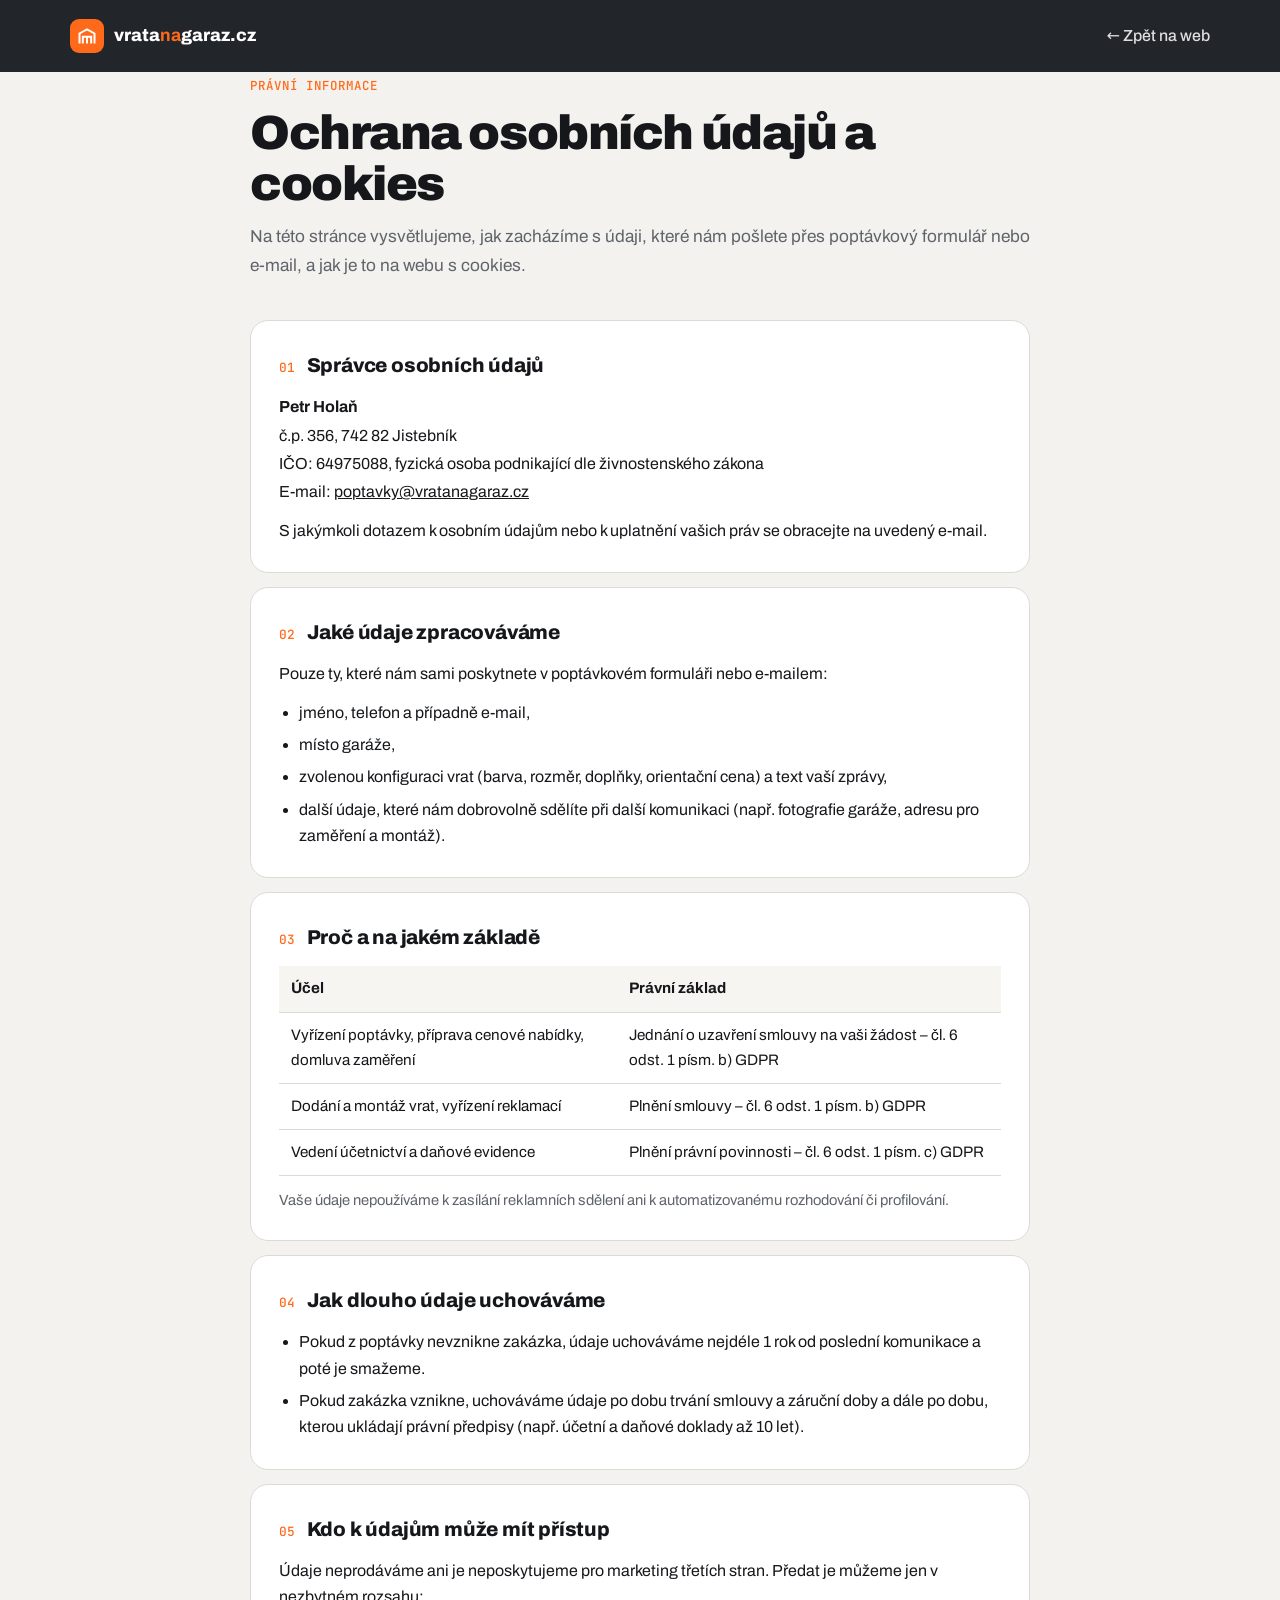
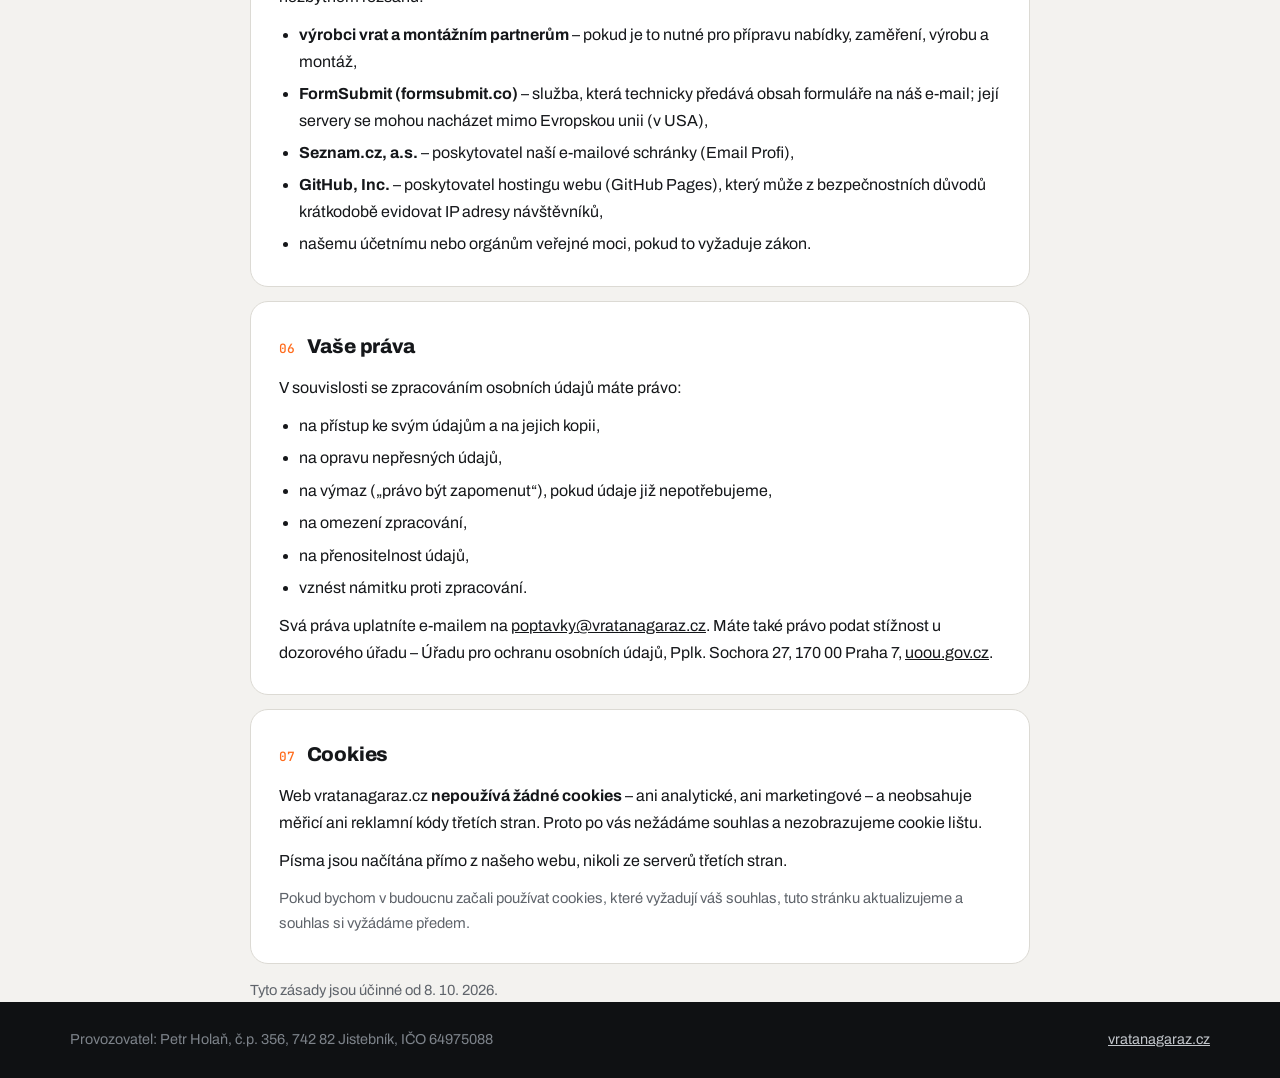
==== ochrana-osobnich-udaju.html @ e8adbca5 "Provozovatel v patičce, zásady ochrany osobních údajů a cookies, fonty hostované lokálně Co-Authored" ====
<!doctype html>
<html lang="cs">
<head>
<meta charset="utf-8">
<meta name="viewport" content="width=device-width, initial-scale=1">
<title>Ochrana osobních údajů | vratanagaraz.cz</title>
<meta name="description" content="Zásady zpracování osobních údajů a informace o cookies na webu vratanagaraz.cz.">
<meta name="robots" content="noindex,follow">
<link rel="canonical" href="https://vratanagaraz.cz/ochrana-osobnich-udaju.html">
<link rel="icon" href="data:image/svg+xml,%3Csvg xmlns='http://www.w3.org/2000/svg' viewBox='0 0 64 64'%3E%3Crect width='64' height='64' rx='12' fill='%23ff6a1a'/%3E%3Cpath d='M14 52V24l18-10 18 10v28' fill='none' stroke='%23fff' stroke-width='5'/%3E%3Cpath d='M22 52V32h20v20M32 32v20' stroke='%23fff' stroke-width='4' fill='none'/%3E%3C/svg%3E">
<link rel="stylesheet" href="fonts.css">
<style>
:root{--bg:#f3f2ef;--surface:#fff;--ink:#15171a;--muted:#5f646b;--line:#dcdad4;--steel:#22262b;--accent:#ff6a1a}
*{box-sizing:border-box;margin:0;padding:0}
body{font-family:"Archivo",system-ui,sans-serif;background:var(--bg);color:var(--ink);line-height:1.65;-webkit-font-smoothing:antialiased}
a{color:inherit}
.wrap{max-width:820px;margin:0 auto;padding:0 20px}
header{background:var(--steel);color:#fff}
.nav{display:flex;align-items:center;justify-content:space-between;height:72px;max-width:1180px;margin:0 auto;padding:0 20px}
.logo{display:flex;align-items:center;gap:10px;font-weight:800;font-size:1.1rem;text-decoration:none}
.logo-mark{width:34px;height:34px;border-radius:9px;background:var(--accent);display:grid;place-items:center}
.logo b{color:var(--accent)}
.back{text-decoration:none;opacity:.85;font-weight:500}
.back:hover{opacity:1}
main{padding:64px 0 90px}
.mono{font-family:"JetBrains Mono",monospace;font-size:.78rem;letter-spacing:.08em;text-transform:uppercase;color:var(--accent)}
h1{font-size:clamp(2rem,5vw,3rem);line-height:1.05;font-weight:900;letter-spacing:-.03em;margin:10px 0 14px}
.lead{color:var(--muted);font-size:1.08rem;margin-bottom:40px}
section{background:var(--surface);border:1px solid var(--line);border-radius:18px;padding:28px;margin-bottom:14px;scroll-margin-top:20px}
h2{font-size:1.25rem;font-weight:800;letter-spacing:-.01em;margin-bottom:12px;display:flex;gap:12px;align-items:baseline}
h2 span{font-family:"JetBrains Mono",monospace;font-size:.8rem;color:var(--accent);font-weight:500}
p+p,p+ul,ul+p,.op+p,table+p{margin-top:12px}
ul{padding-left:20px}
li+li{margin-top:6px}
table{width:100%;border-collapse:collapse;margin-top:6px;font-size:.95rem}
th,td{text-align:left;padding:10px 12px;border-bottom:1px solid var(--line);vertical-align:top}
th{font-weight:700;background:#f6f5f2}
.muted{color:var(--muted);font-size:.92rem}
.op{display:grid;gap:2px}
footer{background:#0f1113;color:#7d838a;padding:26px 0;font-size:.9rem}
footer .wrap{max-width:1180px;display:flex;justify-content:space-between;gap:12px;flex-wrap:wrap}
footer a{color:#c3c7cc}
@media(max-width:560px){section{padding:20px}th,td{padding:8px}}
</style>
</head>
<body>
<header>
  <div class="nav">
    <a href="./" class="logo"><span class="logo-mark"><svg width="20" height="20" viewBox="0 0 24 24" fill="none" stroke="#fff" stroke-width="2.4"><path d="M3 21V9l9-5 9 5v12"/><path d="M7 21v-8h10v8M12 13v8"/></svg></span><span>vrata<b>na</b>garaz.cz</span></a>
    <a href="./" class="back">← Zpět na web</a>
  </div>
</header>

<main class="wrap">
  <span class="mono">Právní informace</span>
  <h1>Ochrana osobních údajů a cookies</h1>
  <p class="lead">Na této stránce vysvětlujeme, jak zacházíme s údaji, které nám pošlete přes poptávkový formulář nebo e-mail, a jak je to na webu s cookies.</p>

  <section>
    <h2><span>01</span>Správce osobních údajů</h2>
    <div class="op">
      <b>Petr Holaň</b>
      <span>č.p. 356, 742 82 Jistebník</span>
      <span>IČO: 64975088, fyzická osoba podnikající dle živnostenského zákona</span>
      <span>E-mail: <a href="mailto:poptavky@vratanagaraz.cz">poptavky@vratanagaraz.cz</a></span>
    </div>
    <p>S jakýmkoli dotazem k osobním údajům nebo k uplatnění vašich práv se obracejte na uvedený e-mail.</p>
  </section>

  <section>
    <h2><span>02</span>Jaké údaje zpracováváme</h2>
    <p>Pouze ty, které nám sami poskytnete v poptávkovém formuláři nebo e-mailem:</p>
    <ul>
      <li>jméno, telefon a případně e-mail,</li>
      <li>místo garáže,</li>
      <li>zvolenou konfiguraci vrat (barva, rozměr, doplňky, orientační cena) a text vaší zprávy,</li>
      <li>další údaje, které nám dobrovolně sdělíte při další komunikaci (např. fotografie garáže, adresu pro zaměření a montáž).</li>
    </ul>
  </section>

  <section>
    <h2><span>03</span>Proč a na jakém základě</h2>
    <table>
      <tr><th>Účel</th><th>Právní základ</th></tr>
      <tr><td>Vyřízení poptávky, příprava cenové nabídky, domluva zaměření</td><td>Jednání o uzavření smlouvy na vaši žádost – čl. 6 odst. 1 písm. b) GDPR</td></tr>
      <tr><td>Dodání a montáž vrat, vyřízení reklamací</td><td>Plnění smlouvy – čl. 6 odst. 1 písm. b) GDPR</td></tr>
      <tr><td>Vedení účetnictví a daňové evidence</td><td>Plnění právní povinnosti – čl. 6 odst. 1 písm. c) GDPR</td></tr>
    </table>
    <p class="muted">Vaše údaje nepoužíváme k zasílání reklamních sdělení ani k automatizovanému rozhodování či profilování.</p>
  </section>

  <section>
    <h2><span>04</span>Jak dlouho údaje uchováváme</h2>
    <ul>
      <li>Pokud z poptávky nevznikne zakázka, údaje uchováváme nejdéle 1 rok od poslední komunikace a poté je smažeme.</li>
      <li>Pokud zakázka vznikne, uchováváme údaje po dobu trvání smlouvy a záruční doby a dále po dobu, kterou ukládají právní předpisy (např. účetní a daňové doklady až 10 let).</li>
    </ul>
  </section>

  <section>
    <h2><span>05</span>Kdo k údajům může mít přístup</h2>
    <p>Údaje neprodáváme ani je neposkytujeme pro marketing třetích stran. Předat je můžeme jen v nezbytném rozsahu:</p>
    <ul>
      <li><b>výrobci vrat a montážním partnerům</b> – pokud je to nutné pro přípravu nabídky, zaměření, výrobu a montáž,</li>
      <li><b>FormSubmit (formsubmit.co)</b> – služba, která technicky předává obsah formuláře na náš e-mail; její servery se mohou nacházet mimo Evropskou unii (v USA),</li>
      <li><b>Seznam.cz, a.s.</b> – poskytovatel naší e-mailové schránky (Email Profi),</li>
      <li><b>GitHub, Inc.</b> – poskytovatel hostingu webu (GitHub Pages), který může z bezpečnostních důvodů krátkodobě evidovat IP adresy návštěvníků,</li>
      <li>našemu účetnímu nebo orgánům veřejné moci, pokud to vyžaduje zákon.</li>
    </ul>
  </section>

  <section>
    <h2><span>06</span>Vaše práva</h2>
    <p>V souvislosti se zpracováním osobních údajů máte právo:</p>
    <ul>
      <li>na přístup ke svým údajům a na jejich kopii,</li>
      <li>na opravu nepřesných údajů,</li>
      <li>na výmaz („právo být zapomenut“), pokud údaje již nepotřebujeme,</li>
      <li>na omezení zpracování,</li>
      <li>na přenositelnost údajů,</li>
      <li>vznést námitku proti zpracování.</li>
    </ul>
    <p>Svá práva uplatníte e-mailem na <a href="mailto:poptavky@vratanagaraz.cz">poptavky@vratanagaraz.cz</a>. Máte také právo podat stížnost u dozorového úřadu – Úřadu pro ochranu osobních údajů, Pplk. Sochora 27, 170 00 Praha 7, <a href="https://uoou.gov.cz" rel="noopener">uoou.gov.cz</a>.</p>
  </section>

  <section id="cookies">
    <h2><span>07</span>Cookies</h2>
    <p>Web vratanagaraz.cz <b>nepoužívá žádné cookies</b> – ani analytické, ani marketingové – a neobsahuje měřicí ani reklamní kódy třetích stran. Proto po vás nežádáme souhlas a nezobrazujeme cookie lištu.</p>
    <p>Písma jsou načítána přímo z našeho webu, nikoli ze serverů třetích stran.</p>
    <p class="muted">Pokud bychom v budoucnu začali používat cookies, které vyžadují váš souhlas, tuto stránku aktualizujeme a souhlas si vyžádáme předem.</p>
  </section>

  <p class="muted">Tyto zásady jsou účinné od 8. 10. 2026.</p>
</main>

<footer>
  <div class="wrap">
    <span>Provozovatel: Petr Holaň, č.p. 356, 742 82 Jistebník, IČO 64975088</span>
    <a href="./">vratanagaraz.cz</a>
  </div>
</footer>
</body>
</html>
---- fonts.css ----
@font-face {
  font-family: 'Archivo';
  font-style: normal;
  font-display: swap;
  font-weight: 400;
  src: url(fonts/archivo-latin-ext-400-normal.woff2) format('woff2');
  unicode-range: U+0100-02BA,U+02BD-02C5,U+02C7-02CC,U+02CE-02D7,U+02DD-02FF,U+0304,U+0308,U+0329,U+1D00-1DBF,U+1E00-1E9F,U+1EF2-1EFF,U+2020,U+20A0-20AB,U+20AD-20C0,U+2113,U+2C60-2C7F,U+A720-A7FF;
}
@font-face {
  font-family: 'Archivo';
  font-style: normal;
  font-display: swap;
  font-weight: 400;
  src: url(fonts/archivo-latin-400-normal.woff2) format('woff2');
  unicode-range: U+0000-00FF,U+0131,U+0152-0153,U+02BB-02BC,U+02C6,U+02DA,U+02DC,U+0304,U+0308,U+0329,U+2000-206F,U+20AC,U+2122,U+2191,U+2193,U+2212,U+2215,U+FEFF,U+FFFD;
}
@font-face {
  font-family: 'Archivo';
  font-style: normal;
  font-display: swap;
  font-weight: 500;
  src: url(fonts/archivo-latin-ext-500-normal.woff2) format('woff2');
  unicode-range: U+0100-02BA,U+02BD-02C5,U+02C7-02CC,U+02CE-02D7,U+02DD-02FF,U+0304,U+0308,U+0329,U+1D00-1DBF,U+1E00-1E9F,U+1EF2-1EFF,U+2020,U+20A0-20AB,U+20AD-20C0,U+2113,U+2C60-2C7F,U+A720-A7FF;
}
@font-face {
  font-family: 'Archivo';
  font-style: normal;
  font-display: swap;
  font-weight: 500;
  src: url(fonts/archivo-latin-500-normal.woff2) format('woff2');
  unicode-range: U+0000-00FF,U+0131,U+0152-0153,U+02BB-02BC,U+02C6,U+02DA,U+02DC,U+0304,U+0308,U+0329,U+2000-206F,U+20AC,U+2122,U+2191,U+2193,U+2212,U+2215,U+FEFF,U+FFFD;
}
@font-face {
  font-family: 'Archivo';
  font-style: normal;
  font-display: swap;
  font-weight: 600;
  src: url(fonts/archivo-latin-ext-600-normal.woff2) format('woff2');
  unicode-range: U+0100-02BA,U+02BD-02C5,U+02C7-02CC,U+02CE-02D7,U+02DD-02FF,U+0304,U+0308,U+0329,U+1D00-1DBF,U+1E00-1E9F,U+1EF2-1EFF,U+2020,U+20A0-20AB,U+20AD-20C0,U+2113,U+2C60-2C7F,U+A720-A7FF;
}
@font-face {
  font-family: 'Archivo';
  font-style: normal;
  font-display: swap;
  font-weight: 600;
  src: url(fonts/archivo-latin-600-normal.woff2) format('woff2');
  unicode-range: U+0000-00FF,U+0131,U+0152-0153,U+02BB-02BC,U+02C6,U+02DA,U+02DC,U+0304,U+0308,U+0329,U+2000-206F,U+20AC,U+2122,U+2191,U+2193,U+2212,U+2215,U+FEFF,U+FFFD;
}
@font-face {
  font-family: 'Archivo';
  font-style: normal;
  font-display: swap;
  font-weight: 700;
  src: url(fonts/archivo-latin-ext-700-normal.woff2) format('woff2');
  unicode-range: U+0100-02BA,U+02BD-02C5,U+02C7-02CC,U+02CE-02D7,U+02DD-02FF,U+0304,U+0308,U+0329,U+1D00-1DBF,U+1E00-1E9F,U+1EF2-1EFF,U+2020,U+20A0-20AB,U+20AD-20C0,U+2113,U+2C60-2C7F,U+A720-A7FF;
}
@font-face {
  font-family: 'Archivo';
  font-style: normal;
  font-display: swap;
  font-weight: 700;
  src: url(fonts/archivo-latin-700-normal.woff2) format('woff2');
  unicode-range: U+0000-00FF,U+0131,U+0152-0153,U+02BB-02BC,U+02C6,U+02DA,U+02DC,U+0304,U+0308,U+0329,U+2000-206F,U+20AC,U+2122,U+2191,U+2193,U+2212,U+2215,U+FEFF,U+FFFD;
}
@font-face {
  font-family: 'Archivo';
  font-style: normal;
  font-display: swap;
  font-weight: 800;
  src: url(fonts/archivo-latin-ext-800-normal.woff2) format('woff2');
  unicode-range: U+0100-02BA,U+02BD-02C5,U+02C7-02CC,U+02CE-02D7,U+02DD-02FF,U+0304,U+0308,U+0329,U+1D00-1DBF,U+1E00-1E9F,U+1EF2-1EFF,U+2020,U+20A0-20AB,U+20AD-20C0,U+2113,U+2C60-2C7F,U+A720-A7FF;
}
@font-face {
  font-family: 'Archivo';
  font-style: normal;
  font-display: swap;
  font-weight: 800;
  src: url(fonts/archivo-latin-800-normal.woff2) format('woff2');
  unicode-range: U+0000-00FF,U+0131,U+0152-0153,U+02BB-02BC,U+02C6,U+02DA,U+02DC,U+0304,U+0308,U+0329,U+2000-206F,U+20AC,U+2122,U+2191,U+2193,U+2212,U+2215,U+FEFF,U+FFFD;
}
@font-face {
  font-family: 'Archivo';
  font-style: normal;
  font-display: swap;
  font-weight: 900;
  src: url(fonts/archivo-latin-ext-900-normal.woff2) format('woff2');
  unicode-range: U+0100-02BA,U+02BD-02C5,U+02C7-02CC,U+02CE-02D7,U+02DD-02FF,U+0304,U+0308,U+0329,U+1D00-1DBF,U+1E00-1E9F,U+1EF2-1EFF,U+2020,U+20A0-20AB,U+20AD-20C0,U+2113,U+2C60-2C7F,U+A720-A7FF;
}
@font-face {
  font-family: 'Archivo';
  font-style: normal;
  font-display: swap;
  font-weight: 900;
  src: url(fonts/archivo-latin-900-normal.woff2) format('woff2');
  unicode-range: U+0000-00FF,U+0131,U+0152-0153,U+02BB-02BC,U+02C6,U+02DA,U+02DC,U+0304,U+0308,U+0329,U+2000-206F,U+20AC,U+2122,U+2191,U+2193,U+2212,U+2215,U+FEFF,U+FFFD;
}
@font-face {
  font-family: 'JetBrains Mono';
  font-style: normal;
  font-display: swap;
  font-weight: 500;
  src: url(fonts/jetbrains-mono-latin-ext-500-normal.woff2) format('woff2');
  unicode-range: U+0100-02BA,U+02BD-02C5,U+02C7-02CC,U+02CE-02D7,U+02DD-02FF,U+0304,U+0308,U+0329,U+1D00-1DBF,U+1E00-1E9F,U+1EF2-1EFF,U+2020,U+20A0-20AB,U+20AD-20C0,U+2113,U+2C60-2C7F,U+A720-A7FF;
}
@font-face {
  font-family: 'JetBrains Mono';
  font-style: normal;
  font-display: swap;
  font-weight: 500;
  src: url(fonts/jetbrains-mono-latin-500-normal.woff2) format('woff2');
  unicode-range: U+0000-00FF,U+0131,U+0152-0153,U+02BB-02BC,U+02C6,U+02DA,U+02DC,U+0304,U+0308,U+0329,U+2000-206F,U+20AC,U+2122,U+2191,U+2193,U+2212,U+2215,U+FEFF,U+FFFD;
}
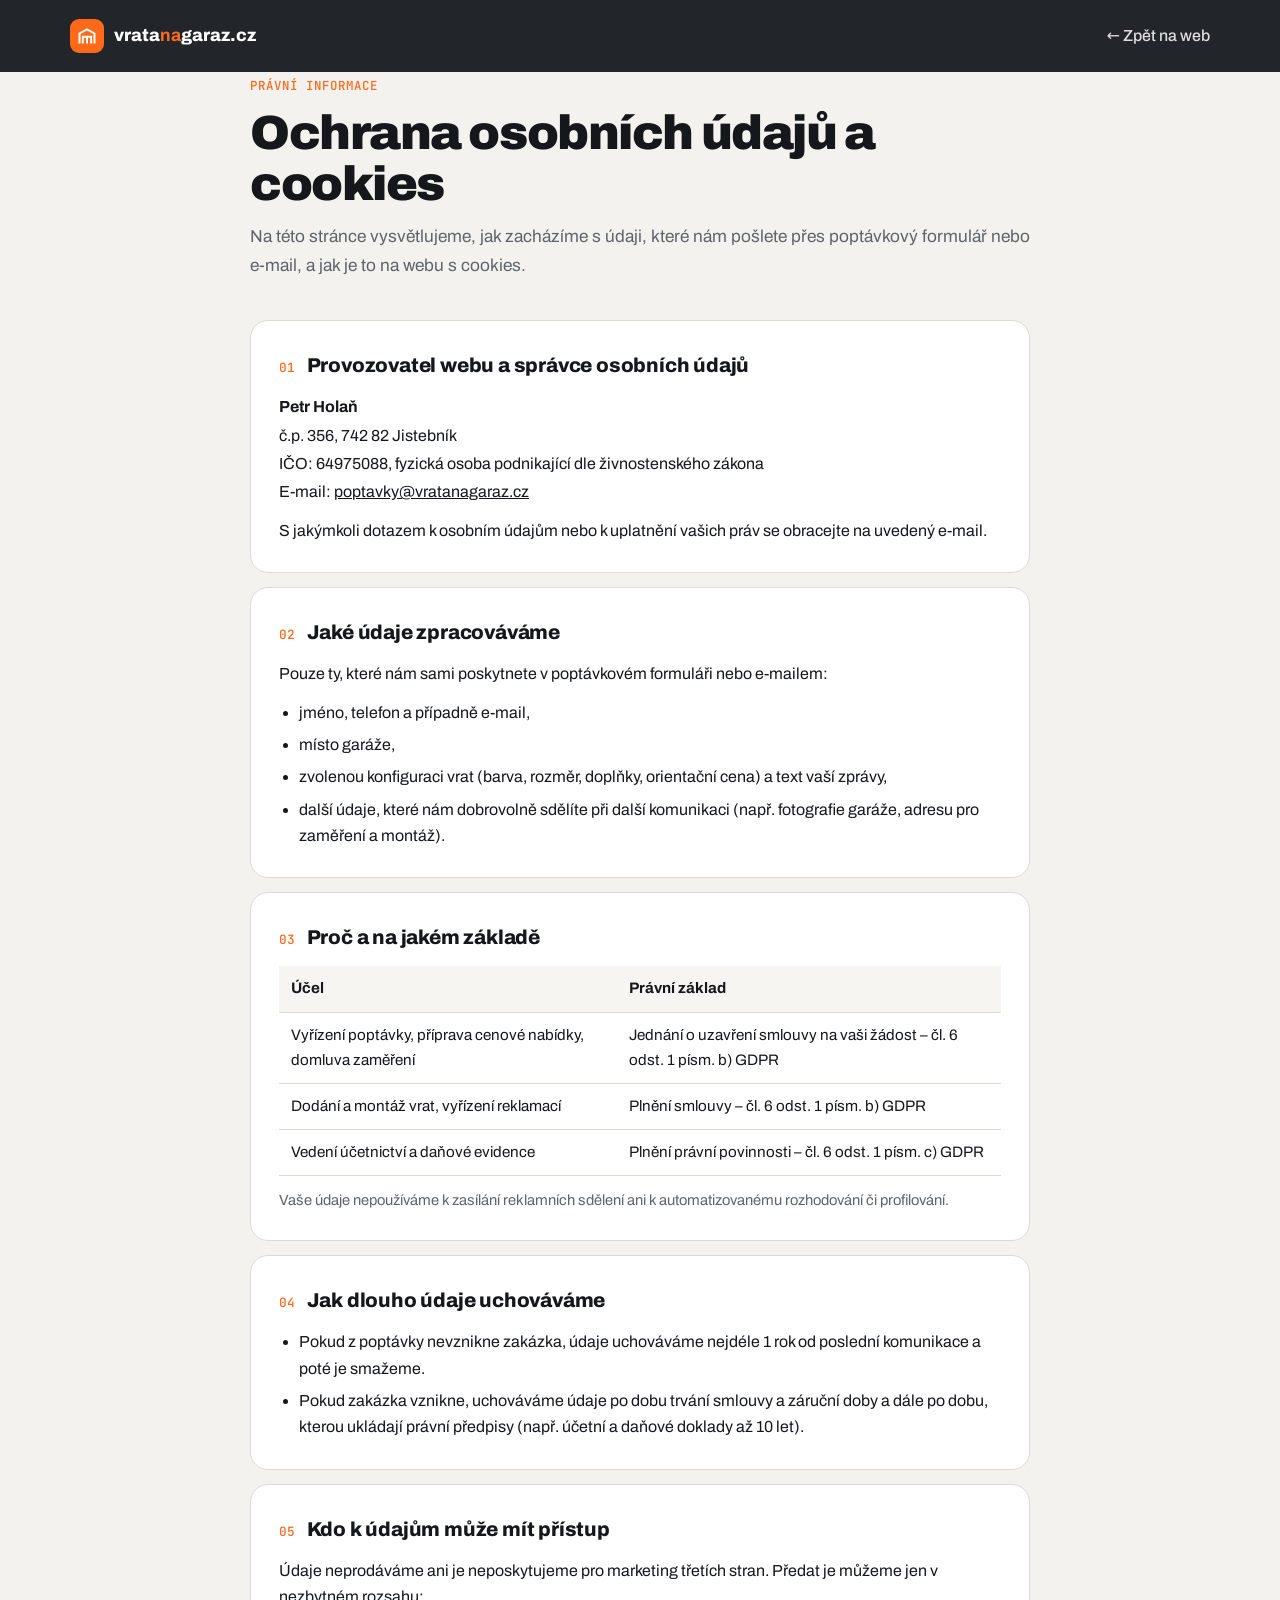
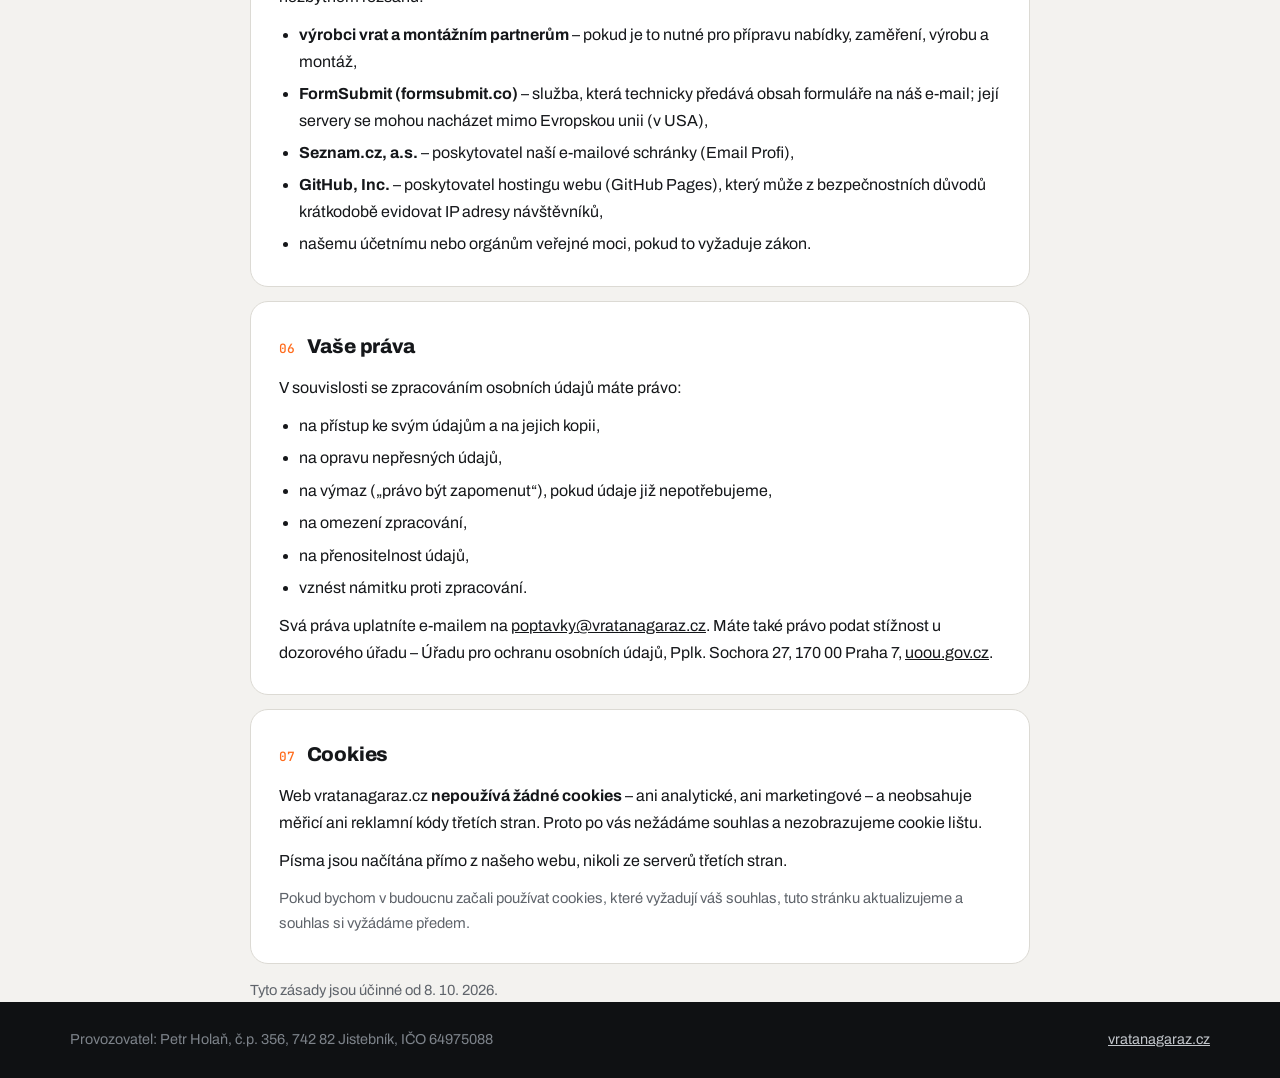
==== commit 62460e53: "Provozovatel jen jako odkaz v patičce, odstraněn z FAQ Co-Authored-By: Claude Opus 5.5 <noreply@anth" ====
--- a/ochrana-osobnich-udaju.html
+++ b/ochrana-osobnich-udaju.html
@@ -56,8 +56,8 @@
   <h1>Ochrana osobních údajů a cookies</h1>
   <p class="lead">Na této stránce vysvětlujeme, jak zacházíme s údaji, které nám pošlete přes poptávkový formulář nebo e-mail, a jak je to na webu s cookies.</p>
 
-  <section>
-    <h2><span>01</span>Správce osobních údajů</h2>
+  <section id="provozovatel">
+    <h2><span>01</span>Provozovatel webu a správce osobních údajů</h2>
     <div class="op">
       <b>Petr Holaň</b>
       <span>č.p. 356, 742 82 Jistebník</span>
